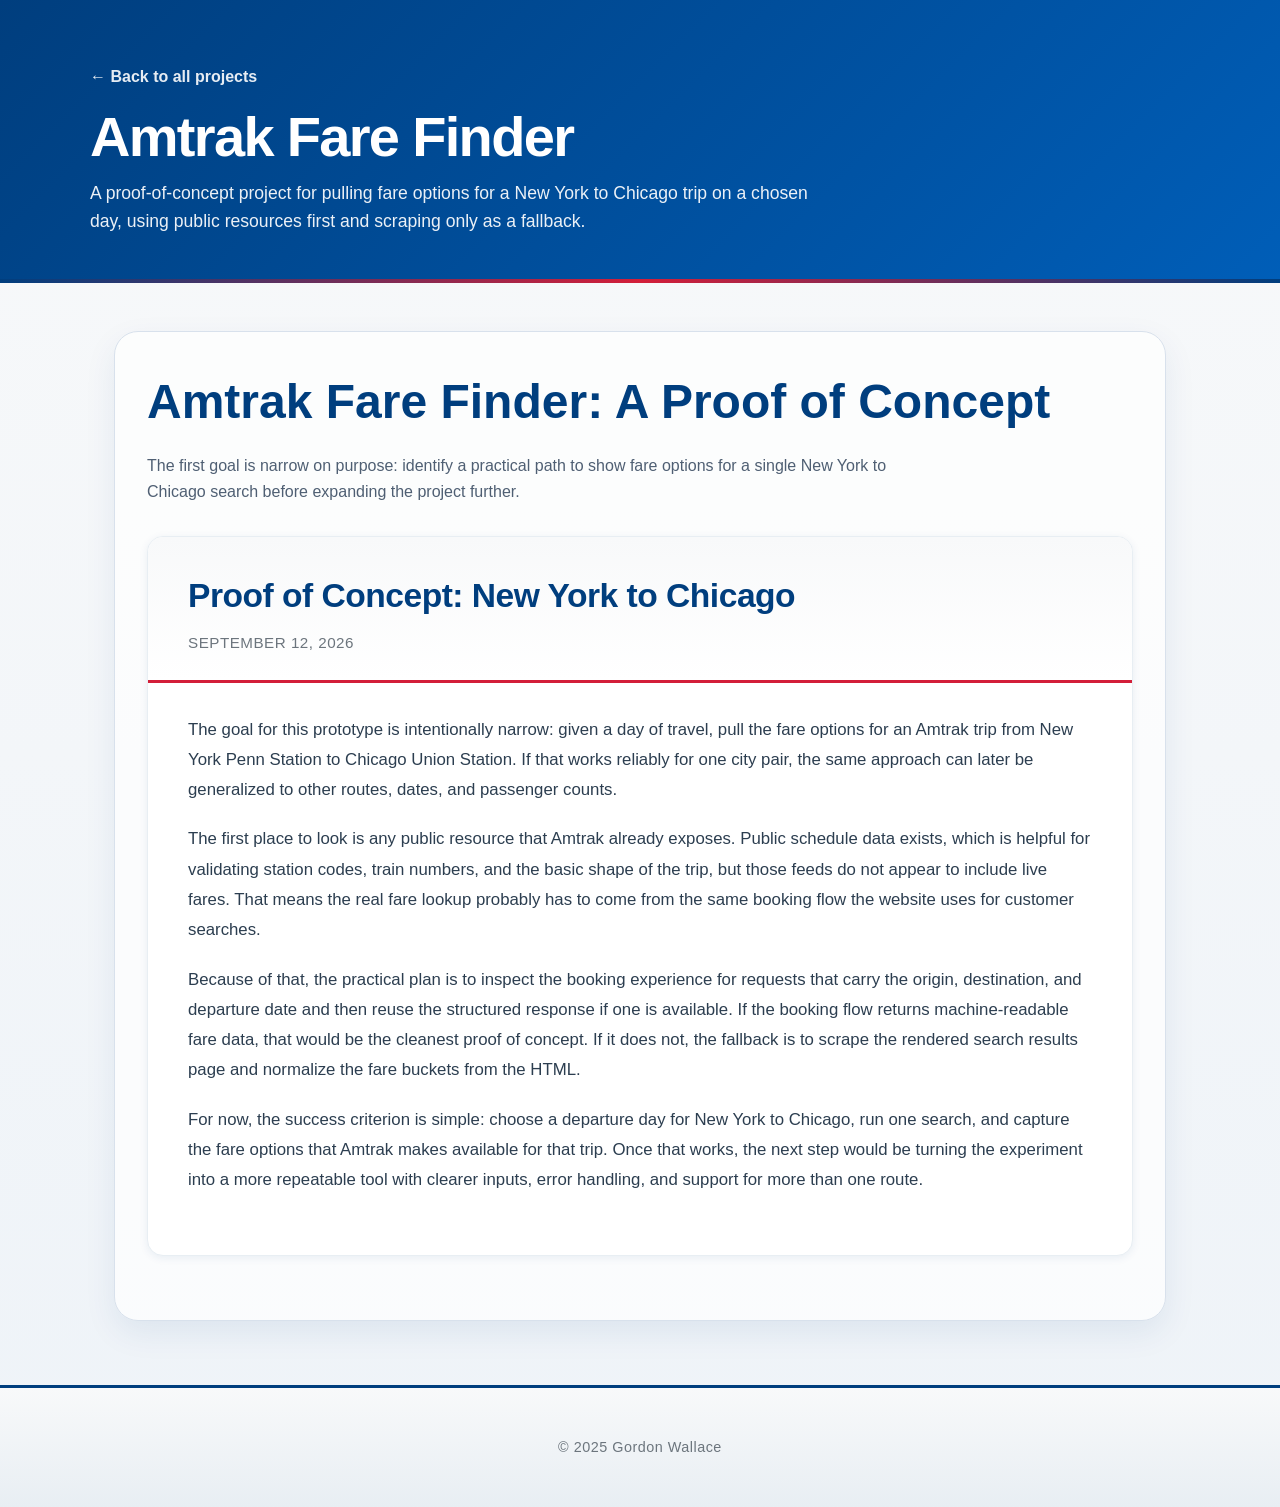
==== projects/amtrak-fare-finder.html @ 1f16896b "Add Amtrak fare finder project Co-authored-by: GordonWallace <20741521+GordonWallace@users.noreply.g" ====
<!DOCTYPE html>
<html lang="en">
<head>
    <meta charset="UTF-8">
    <meta name="viewport" content="width=device-width, initial-scale=1.0">
    <title>Amtrak Fare Finder | Gordon Wallace</title>
    <style>
        * {
            margin: 0;
            padding: 0;
            box-sizing: border-box;
        }

        body {
            font-family: 'Helvetica Neue', 'Arial', sans-serif;
            line-height: 1.6;
            color: #1a1a1a;
            background: linear-gradient(180deg, #f8f9fa 0%, #eef3f8 100%);
        }

        a {
            color: inherit;
            text-decoration: none;
        }

        header {
            background: linear-gradient(135deg, #003e7e 0%, #005eb8 100%);
            color: white;
            padding: 4rem 1.5rem 3rem;
            position: relative;
            overflow: hidden;
        }

        header::after {
            content: '';
            position: absolute;
            bottom: 0;
            left: 0;
            right: 0;
            height: 4px;
            background: linear-gradient(90deg, #003e7e 0%, #d31e39 50%, #003e7e 100%);
        }

        .hero {
            max-width: 1100px;
            margin: 0 auto;
        }

        .back-link {
            display: inline-block;
            margin-bottom: 1rem;
            font-weight: 600;
            color: rgba(255, 255, 255, 0.9);
        }

        .back-link:hover {
            color: #fff;
        }

        .back-link:focus-visible {
            outline: 2px solid #fff;
            outline-offset: 4px;
            border-radius: 4px;
        }

        header h1 {
            font-size: clamp(2.2rem, 5vw, 3.5rem);
            line-height: 1.1;
            margin-bottom: 0.75rem;
            font-weight: 700;
            letter-spacing: -0.03em;
        }

        header p {
            font-size: 1.1rem;
            max-width: 740px;
            color: rgba(255, 255, 255, 0.92);
        }

        main {
            max-width: 1100px;
            margin: 0 auto;
            padding: 3rem 1.5rem 4rem;
        }

        .project-detail {
            background: rgba(255, 255, 255, 0.72);
            border: 1px solid #d8e1ec;
            border-radius: 24px;
            padding: 2rem;
            box-shadow: 0 12px 32px rgba(0, 62, 126, 0.08);
        }

        .project-detail-header {
            margin-bottom: 2rem;
        }

        .project-detail-header h2 {
            font-size: clamp(2rem, 4vw, 3rem);
            color: #003e7e;
            margin-bottom: 0.75rem;
        }

        .project-detail-header p {
            max-width: 760px;
            color: #4f5f73;
        }

        .post {
            background: white;
            margin-bottom: 2rem;
            border-radius: 16px;
            overflow: hidden;
            box-shadow: 0 2px 8px rgba(0, 62, 126, 0.08);
            border: 1px solid #e8eef3;
            transition: all 0.3s ease;
        }

        .post:hover {
            transform: translateY(-3px);
            box-shadow: 0 8px 24px rgba(0, 62, 126, 0.15);
            border-color: #005eb8;
        }

        .post-header {
            padding: 2rem 2.5rem 1.5rem;
            background: linear-gradient(180deg, #f8f9fa 0%, #ffffff 100%);
            border-bottom: 3px solid #d31e39;
        }

        .post-title {
            font-size: 2.1rem;
            color: #003e7e;
            margin-bottom: 0.5rem;
            font-weight: 700;
            letter-spacing: -0.5px;
        }

        .post-date {
            color: #6c757d;
            font-size: 0.95rem;
            font-weight: 500;
            text-transform: uppercase;
            letter-spacing: 0.5px;
        }

        .post-images {
            display: grid;
            grid-template-columns: repeat(auto-fill, minmax(220px, 1fr));
            gap: 1rem;
            padding: 1.5rem 2.5rem;
            background-color: #fafbfc;
        }

        .image-container {
            display: flex;
            flex-direction: column;
            background: white;
            border-radius: 8px;
            overflow: hidden;
            box-shadow: 0 2px 6px rgba(0, 62, 126, 0.1);
            transition: all 0.3s ease;
        }

        .image-container:hover {
            box-shadow: 0 4px 12px rgba(0, 62, 126, 0.2);
            transform: translateY(-2px);
        }

        .post-image {
            width: 100%;
            height: 200px;
            object-fit: cover;
            transition: transform 0.3s ease;
        }

        .image-container:hover .post-image {
            transform: scale(1.03);
        }

        .image-caption {
            font-size: 0.85rem;
            color: #495057;
            padding: 0.6rem 0.8rem;
            text-align: center;
            line-height: 1.4;
            background-color: #f8f9fa;
            border-top: 2px solid #e8eef3;
        }

        .post-content {
            padding: 2rem 2.5rem 2.5rem;
            font-size: 1.05rem;
            color: #2c3e50;
            line-height: 1.8;
        }

        .post-content p {
            margin-bottom: 1.2rem;
        }

        footer {
            text-align: center;
            padding: 3rem 2rem;
            color: #6c757d;
            font-size: 0.9rem;
            background: linear-gradient(180deg, #f8f9fa 0%, #e8eef3 100%);
            border-top: 3px solid #003e7e;
        }

        footer p {
            font-weight: 500;
            letter-spacing: 0.5px;
        }

        @media (max-width: 768px) {
            header {
                padding: 3rem 1.25rem 2.5rem;
            }

            header p {
                font-size: 1rem;
            }

            main {
                padding: 2.5rem 1rem 3rem;
            }

            .project-detail {
                padding: 1.25rem;
            }

            .post-title {
                font-size: 1.6rem;
            }

            .post-header {
                padding: 1.5rem 1.5rem 1rem;
            }

            .post-images {
                grid-template-columns: 1fr;
                padding: 1rem 1.5rem;
            }

            .post-content {
                padding: 1.5rem;
            }
        }
    </style>
</head>
<body>
    <header>
        <div class="hero">
            <a class="back-link" href="../index.html" aria-label="Back to all projects on the landing page">&larr; Back to all projects</a>
            <h1>Amtrak Fare Finder</h1>
            <p>
                A proof-of-concept project for pulling fare options for a New York to Chicago trip on a chosen day, using public resources first and scraping only as a fallback.
            </p>
        </div>
    </header>

    <main>
        <section class="project-detail" id="amtrak-fare-finder">
            <div class="project-detail-header">
                <h2>Amtrak Fare Finder: A Proof of Concept</h2>
                <p>
                    The first goal is narrow on purpose: identify a practical path to show fare options for a single New York to Chicago search before expanding the project further.
                </p>
            </div>
            <div id="posts-container"></div>
        </section>
    </main>

    <footer>
        <p>&copy; 2025 Gordon Wallace</p>
    </footer>

    <script>
        const PROJECT_ID = 'amtrak-fare-finder';
        const POSTS_SCHEMA_DESCRIPTION = 'Posts for this page must include "project", "title", "date", and "textFile" string fields.';
        const MONTH_INDEX = {
            january: 0,
            february: 1,
            march: 2,
            april: 3,
            may: 4,
            june: 5,
            july: 6,
            august: 7,
            september: 8,
            october: 9,
            november: 10,
            december: 11
        };

        function resolveSafeProjectAssetPath(rawPath, allowedBaseDirectory) {
            const normalizedInput = typeof rawPath === 'string' ? rawPath : '';
            if (!normalizedInput || normalizedInput.includes('\\') || normalizedInput.startsWith('/')) {
                throw new Error(`Invalid path: ${rawPath}`);
            }
            const rawSegments = normalizedInput.split('/').map((segment) => {
                try {
                    return decodeURIComponent(segment);
                } catch (error) {
                    throw new Error(`Invalid path encoding: ${rawPath}`);
                }
            });
            if (rawSegments.some((segment) => segment === '.' || segment === '..')) {
                throw new Error(`Path traversal segment is not allowed: ${rawPath}`);
            }

            const normalizedPath = new URL(normalizedInput, 'https://example.local/').pathname.replace(/^\/+/, '');
            if (!normalizedPath.startsWith(`${allowedBaseDirectory}/`)) {
                throw new Error(`Path escapes ${allowedBaseDirectory}: ${rawPath}`);
            }

            return `../${normalizedPath}`;
        }

        function buildPost(post, textContent) {
            const article = document.createElement('article');
            article.className = 'post';

            const header = document.createElement('div');
            header.className = 'post-header';

            const title = document.createElement('h3');
            title.className = 'post-title';
            title.textContent = post.title;

            const date = document.createElement('p');
            date.className = 'post-date';
            date.textContent = post.date;

            header.appendChild(title);
            header.appendChild(date);
            article.appendChild(header);

            if (post.images && post.images.length > 0) {
                const imagesContainer = document.createElement('div');
                imagesContainer.className = 'post-images';

                for (const image of post.images) {
                    if (!image || typeof image !== 'object' || typeof image.src !== 'string') {
                        console.error(`Skipping malformed image entry for ${post.id}.`);
                        continue;
                    }

                    let safeImagePath = '';
                    try {
                        safeImagePath = resolveSafeProjectAssetPath(image.src, 'images');
                    } catch (error) {
                        console.error(`Skipping invalid image path for ${post.id}:`, error);
                        continue;
                    }

                    const imageContainer = document.createElement('div');
                    imageContainer.className = 'image-container';

                    const img = document.createElement('img');
                    img.src = safeImagePath;
                    img.className = 'post-image';
                    const imageCaption = typeof image.caption === 'string' ? image.caption.trim() : '';
                    img.alt = imageCaption || `${post.title} photo`;
                    img.loading = 'lazy';

                    imageContainer.appendChild(img);
                    if (imageCaption) {
                        const caption = document.createElement('p');
                        caption.className = 'image-caption';
                        caption.textContent = imageCaption;
                        imageContainer.appendChild(caption);
                    }
                    imagesContainer.appendChild(imageContainer);
                }

                if (imagesContainer.childElementCount > 0) {
                    article.appendChild(imagesContainer);
                }
            }

            const content = document.createElement('div');
            content.className = 'post-content';

            const normalizedText = String(textContent ?? '');
            const paragraphs = normalizedText.trim().split(/\n\n+/).filter((paragraph) => paragraph.trim());
            if (paragraphs.length === 0) {
                const emptyMessage = document.createElement('p');
                emptyMessage.textContent = 'No project notes were included for this entry.';
                content.appendChild(emptyMessage);
            } else {
                for (const paragraphText of paragraphs) {
                    const paragraph = document.createElement('p');
                    paragraph.textContent = paragraphText.trim();
                    content.appendChild(paragraph);
                }
            }

            article.appendChild(content);
            return article;
        }

        async function fetchTextForPost(post) {
            if (!post || typeof post.textFile !== 'string') {
                throw new Error(`Invalid post metadata for ${post && post.id ? post.id : 'unknown'}: missing textFile`);
            }
            const textFilePath = resolveSafeProjectAssetPath(post.textFile, 'post-text');
            const textResponse = await fetch(textFilePath);
            if (!textResponse.ok) {
                throw new Error(`Failed to load ${post.textFile}: ${textResponse.status}`);
            }
            return textResponse.text();
        }

        function parseMonthDayYear(monthName, dayString, yearString) {
            const monthKey = String(monthName || '').toLowerCase();
            const month = MONTH_INDEX[monthKey];
            const day = Number.parseInt(dayString, 10);
            const year = Number.parseInt(yearString, 10);

            if (!Number.isInteger(month) || Number.isNaN(day) || Number.isNaN(year)) {
                return Number.NEGATIVE_INFINITY;
            }
            const timestamp = Date.UTC(year, month, day);
            const parsedDate = new Date(timestamp);
            if (
                parsedDate.getUTCFullYear() !== year
                || parsedDate.getUTCMonth() !== month
                || parsedDate.getUTCDate() !== day
            ) {
                return Number.NEGATIVE_INFINITY;
            }
            return timestamp;
        }

        async function mapWithConcurrency(items, limit, mapper) {
            if (!Array.isArray(items) || items.length === 0) {
                return [];
            }
            if (!Number.isInteger(limit) || limit < 1) {
                throw new Error('Concurrency limit must be a positive integer.');
            }

            const results = new Array(items.length);
            let nextIndex = 0;

            async function worker() {
                while (nextIndex < items.length) {
                    const currentIndex = nextIndex;
                    nextIndex += 1;

                    try {
                        results[currentIndex] = { status: 'fulfilled', value: await mapper(items[currentIndex]) };
                    } catch (error) {
                        results[currentIndex] = { status: 'rejected', reason: error };
                    }
                }
            }

            const workerCount = Math.min(limit, items.length);
            await Promise.all(Array.from({ length: workerCount }, () => worker()));
            return results;
        }

        function getSortableTimestamp(post) {
            if (!post || typeof post.date !== 'string') {
                return Number.NEGATIVE_INFINITY;
            }
            const sameMonthRangeMatch = post.date.match(/^([A-Za-z]+)\s+(\d+)-(\d+),\s*(\d{4})$/);
            const crossMonthRangeMatch = post.date.match(/^([A-Za-z]+)\s+(\d+)-([A-Za-z]+)\s+(\d+),\s*(\d{4})(?:\/(\d{4}))?$/);
            if (sameMonthRangeMatch) {
                return parseMonthDayYear(sameMonthRangeMatch[1], sameMonthRangeMatch[3], sameMonthRangeMatch[4]);
            }

            if (crossMonthRangeMatch) {
                const startMonthIndex = MONTH_INDEX[String(crossMonthRangeMatch[1]).toLowerCase()];
                const endMonthIndex = MONTH_INDEX[String(crossMonthRangeMatch[3]).toLowerCase()];
                const startYear = Number.parseInt(crossMonthRangeMatch[5], 10);
                const explicitEndYear = crossMonthRangeMatch[6] ? Number.parseInt(crossMonthRangeMatch[6], 10) : null;
                const derivedEndYear = explicitEndYear
                    || (Number.isInteger(startMonthIndex) && Number.isInteger(endMonthIndex) && endMonthIndex < startMonthIndex
                        ? startYear + 1
                        : startYear);
                return parseMonthDayYear(crossMonthRangeMatch[3], crossMonthRangeMatch[4], String(derivedEndYear));
            }

            const singleDateMatch = post.date.match(/^([A-Za-z]+)\s+(\d+),\s*(\d{4})$/);
            if (singleDateMatch) {
                return parseMonthDayYear(singleDateMatch[1], singleDateMatch[2], singleDateMatch[3]);
            }

            return Number.NEGATIVE_INFINITY;
        }

        async function loadPosts() {
            try {
                const response = await fetch('../posts.json');
                if (!response.ok) {
                    throw new Error(`Failed to load posts.json: ${response.status}`);
                }

                const rawPosts = await response.json();
                if (!Array.isArray(rawPosts)) {
                    throw new Error('Invalid posts.json format: expected an array of posts.');
                }
                if (rawPosts.some((post) => !post || typeof post.project !== 'string' || typeof post.title !== 'string' || typeof post.date !== 'string' || typeof post.textFile !== 'string')) {
                    throw new Error(`Invalid posts.json format: ${POSTS_SCHEMA_DESCRIPTION}`);
                }

                const posts = rawPosts
                    .filter((post) => post && post.project === PROJECT_ID);
                if (posts.some((post) => getSortableTimestamp(post) === Number.NEGATIVE_INFINITY)) {
                    throw new Error('Invalid posts.json format: unsupported date format.');
                }
                posts.sort((a, b) => getSortableTimestamp(b) - getSortableTimestamp(a));
                const container = document.getElementById('posts-container');
                if (!container) {
                    throw new Error('Missing posts container element.');
                }
                container.setAttribute('aria-busy', 'true');
                if (posts.length === 0) {
                    const emptyMessage = document.createElement('p');
                    emptyMessage.style.textAlign = 'center';
                    emptyMessage.textContent = 'No entries are available for this project yet.';
                    container.appendChild(emptyMessage);
                    container.setAttribute('aria-busy', 'false');
                    return;
                }
                const placeholders = posts.map(() => {
                    const placeholder = document.createElement('div');
                    placeholder.className = 'post';
                    placeholder.setAttribute('role', 'status');
                    placeholder.setAttribute('aria-live', 'polite');
                    placeholder.style.padding = '2rem';
                    placeholder.style.textAlign = 'center';
                    placeholder.style.color = '#4f5f73';
                    placeholder.textContent = 'Loading entry...';
                    container.appendChild(placeholder);
                    return placeholder;
                });
                const textResults = await mapWithConcurrency(posts, 4, fetchTextForPost);

                for (let index = 0; index < posts.length; index += 1) {
                    const post = posts[index];
                    const result = textResults[index];
                    if (result.status === 'fulfilled') {
                        container.replaceChild(buildPost(post, result.value), placeholders[index]);
                    } else {
                        const postError = result.reason;
                        console.error(`Error loading post content for ${post.id}:`, postError);
                        const failedArticle = document.createElement('article');
                        failedArticle.className = 'post';
                        const postErrorMessage = document.createElement('p');
                        postErrorMessage.style.padding = '2rem';
                        postErrorMessage.style.textAlign = 'center';
                        postErrorMessage.style.color = '#d31e39';
                        postErrorMessage.setAttribute('role', 'alert');
                        postErrorMessage.textContent = `Unable to load "${post.title}" right now.`;
                        failedArticle.appendChild(postErrorMessage);
                        container.replaceChild(failedArticle, placeholders[index]);
                    }
                }
                container.setAttribute('aria-busy', 'false');
            } catch (error) {
                console.error('Error loading posts:', error);
                const container = document.getElementById('posts-container');
                if (!container) {
                    return;
                }
                container.setAttribute('aria-busy', 'false');
                container.textContent = '';

                const errorMessage = document.createElement('p');
                errorMessage.style.textAlign = 'center';
                errorMessage.style.color = '#d31e39';
                errorMessage.setAttribute('role', 'alert');
                errorMessage.textContent = 'Error loading posts. Please try again later.';
                container.appendChild(errorMessage);
            }
        }

        document.addEventListener('DOMContentLoaded', loadPosts);
    </script>
</body>
</html>
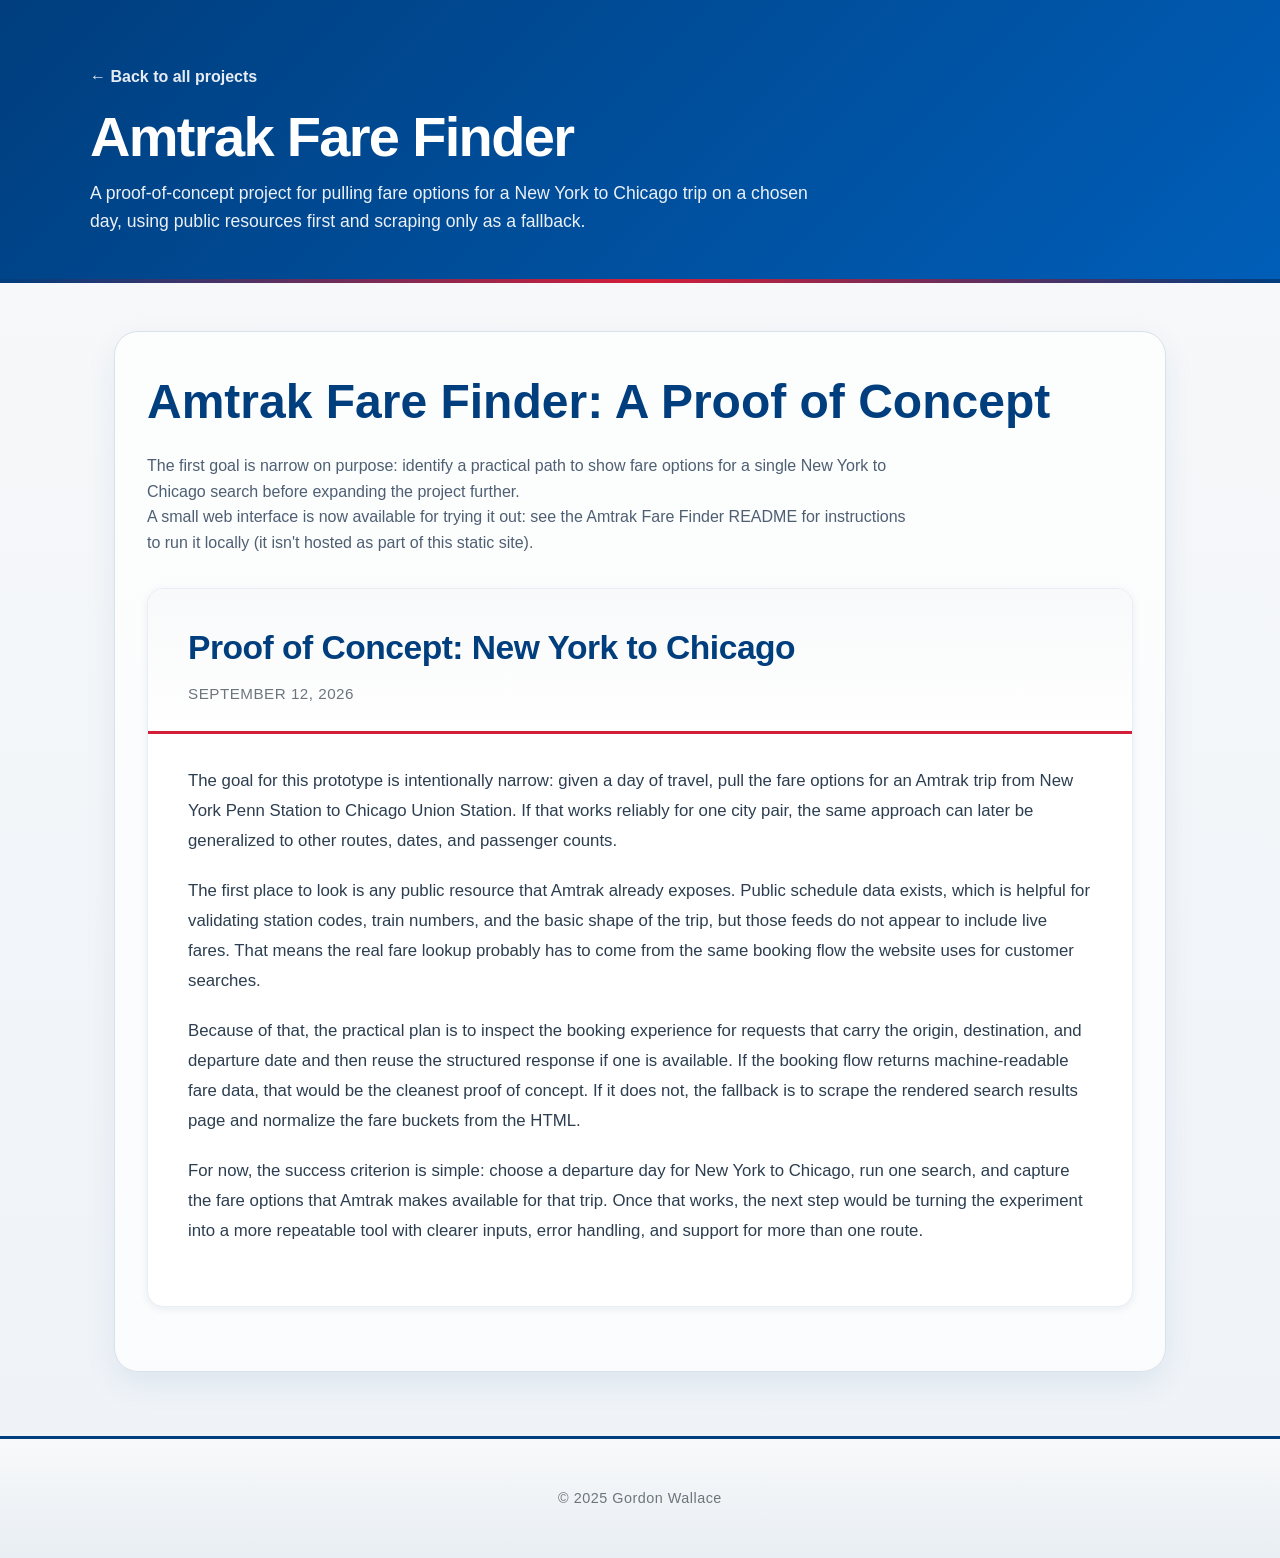
==== commit b8cb6b68: "Add web interface for Amtrak fare finder Co-authored-by: GordonWallace <20741521+GordonWallace@users" ====
--- a/projects/amtrak-fare-finder.html
+++ b/projects/amtrak-fare-finder.html
@@ -266,6 +266,11 @@
                 <h2>Amtrak Fare Finder: A Proof of Concept</h2>
                 <p>
                     The first goal is narrow on purpose: identify a practical path to show fare options for a single New York to Chicago search before expanding the project further.
+                </p>
+                <p>
+                    A small web interface is now available for trying it out: see the
+                    <a href="https://github.com/GordonWallace/my-website/tree/main/amtrak-fare-finder#web-interface">Amtrak Fare Finder README</a>
+                    for instructions to run it locally (it isn't hosted as part of this static site).
                 </p>
             </div>
             <div id="posts-container"></div>
@@ -580,7 +585,11 @@
             }
         }
 
-        document.addEventListener('DOMContentLoaded', loadPosts);
+        if (document.readyState === 'loading') {
+            document.addEventListener('DOMContentLoaded', loadPosts);
+        } else {
+            loadPosts();
+        }
     </script>
 </body>
 </html>
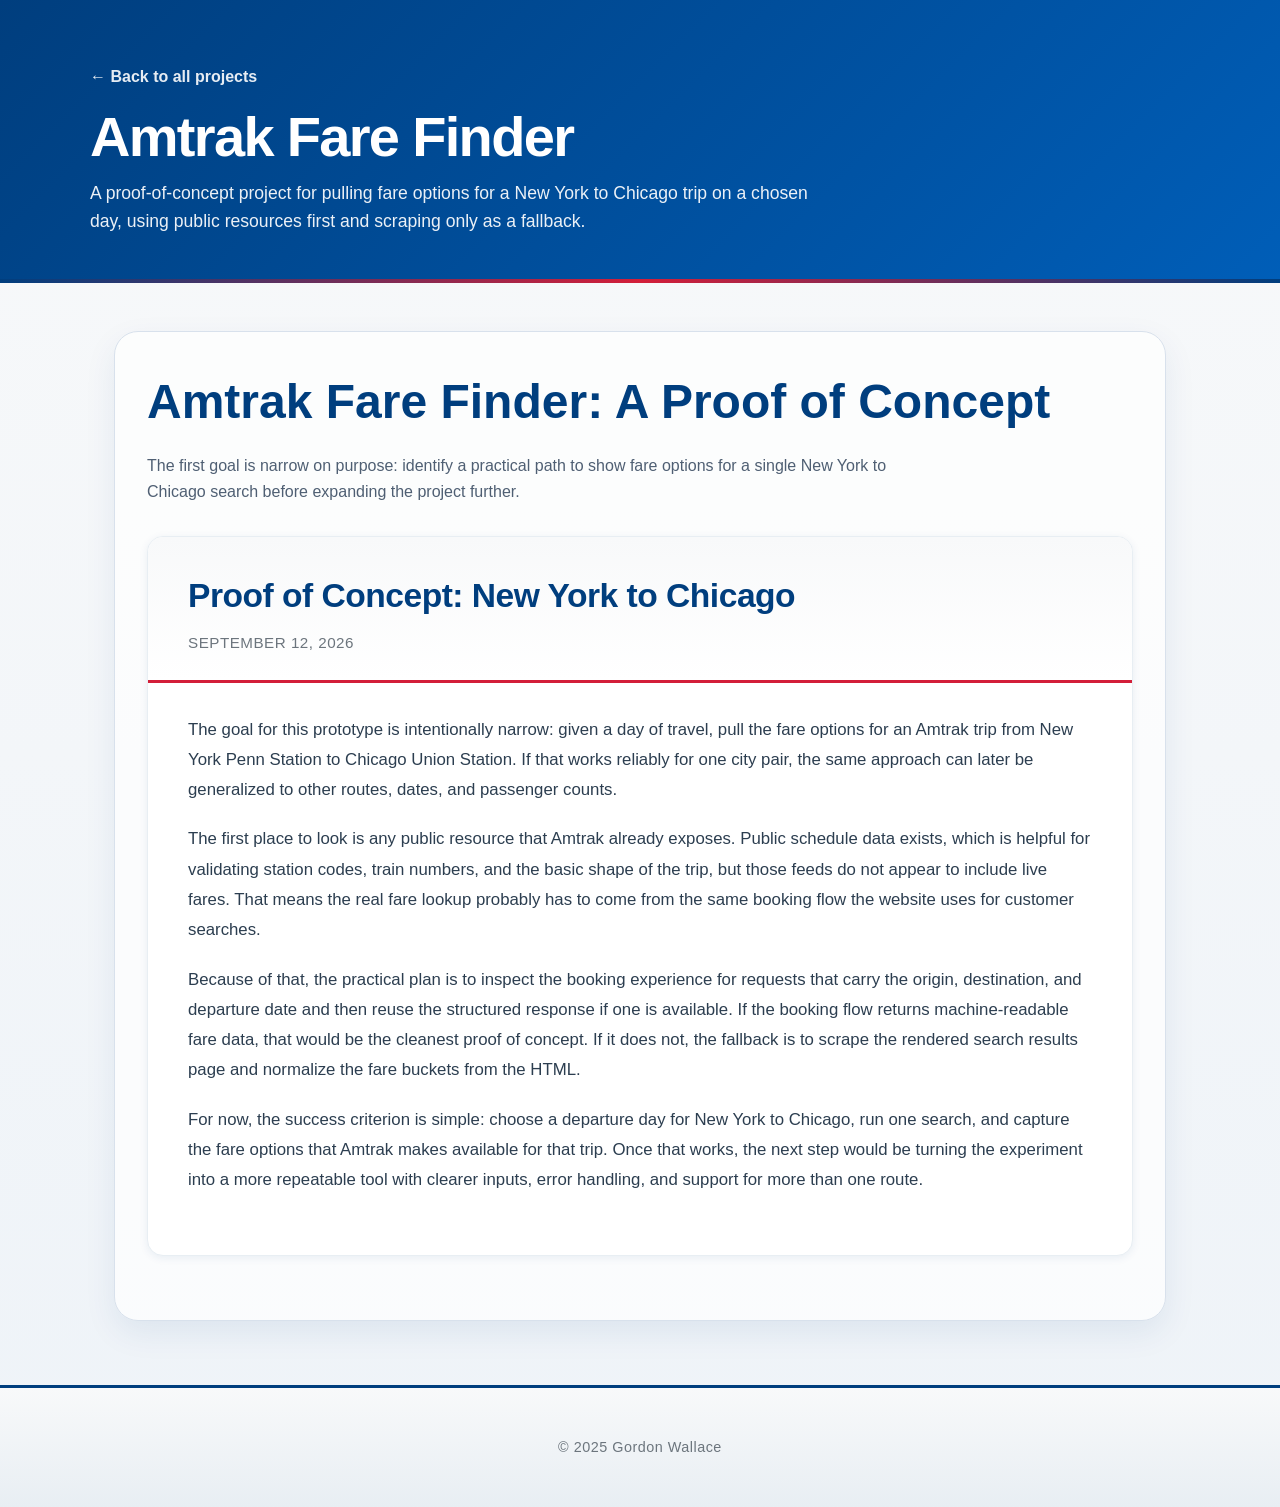
==== commit 7317defd: "Merge remote-tracking branch 'origin/main' into copilot/host-tool-on-website # Conflicts: #	index.ht" ====
--- a/projects/amtrak-fare-finder.html
+++ b/projects/amtrak-fare-finder.html
@@ -266,11 +266,6 @@
                 <h2>Amtrak Fare Finder: A Proof of Concept</h2>
                 <p>
                     The first goal is narrow on purpose: identify a practical path to show fare options for a single New York to Chicago search before expanding the project further.
-                </p>
-                <p>
-                    A small web interface is now available for trying it out: see the
-                    <a href="https://github.com/GordonWallace/my-website/tree/main/amtrak-fare-finder#web-interface">Amtrak Fare Finder README</a>
-                    for instructions to run it locally (it isn't hosted as part of this static site).
                 </p>
             </div>
             <div id="posts-container"></div>
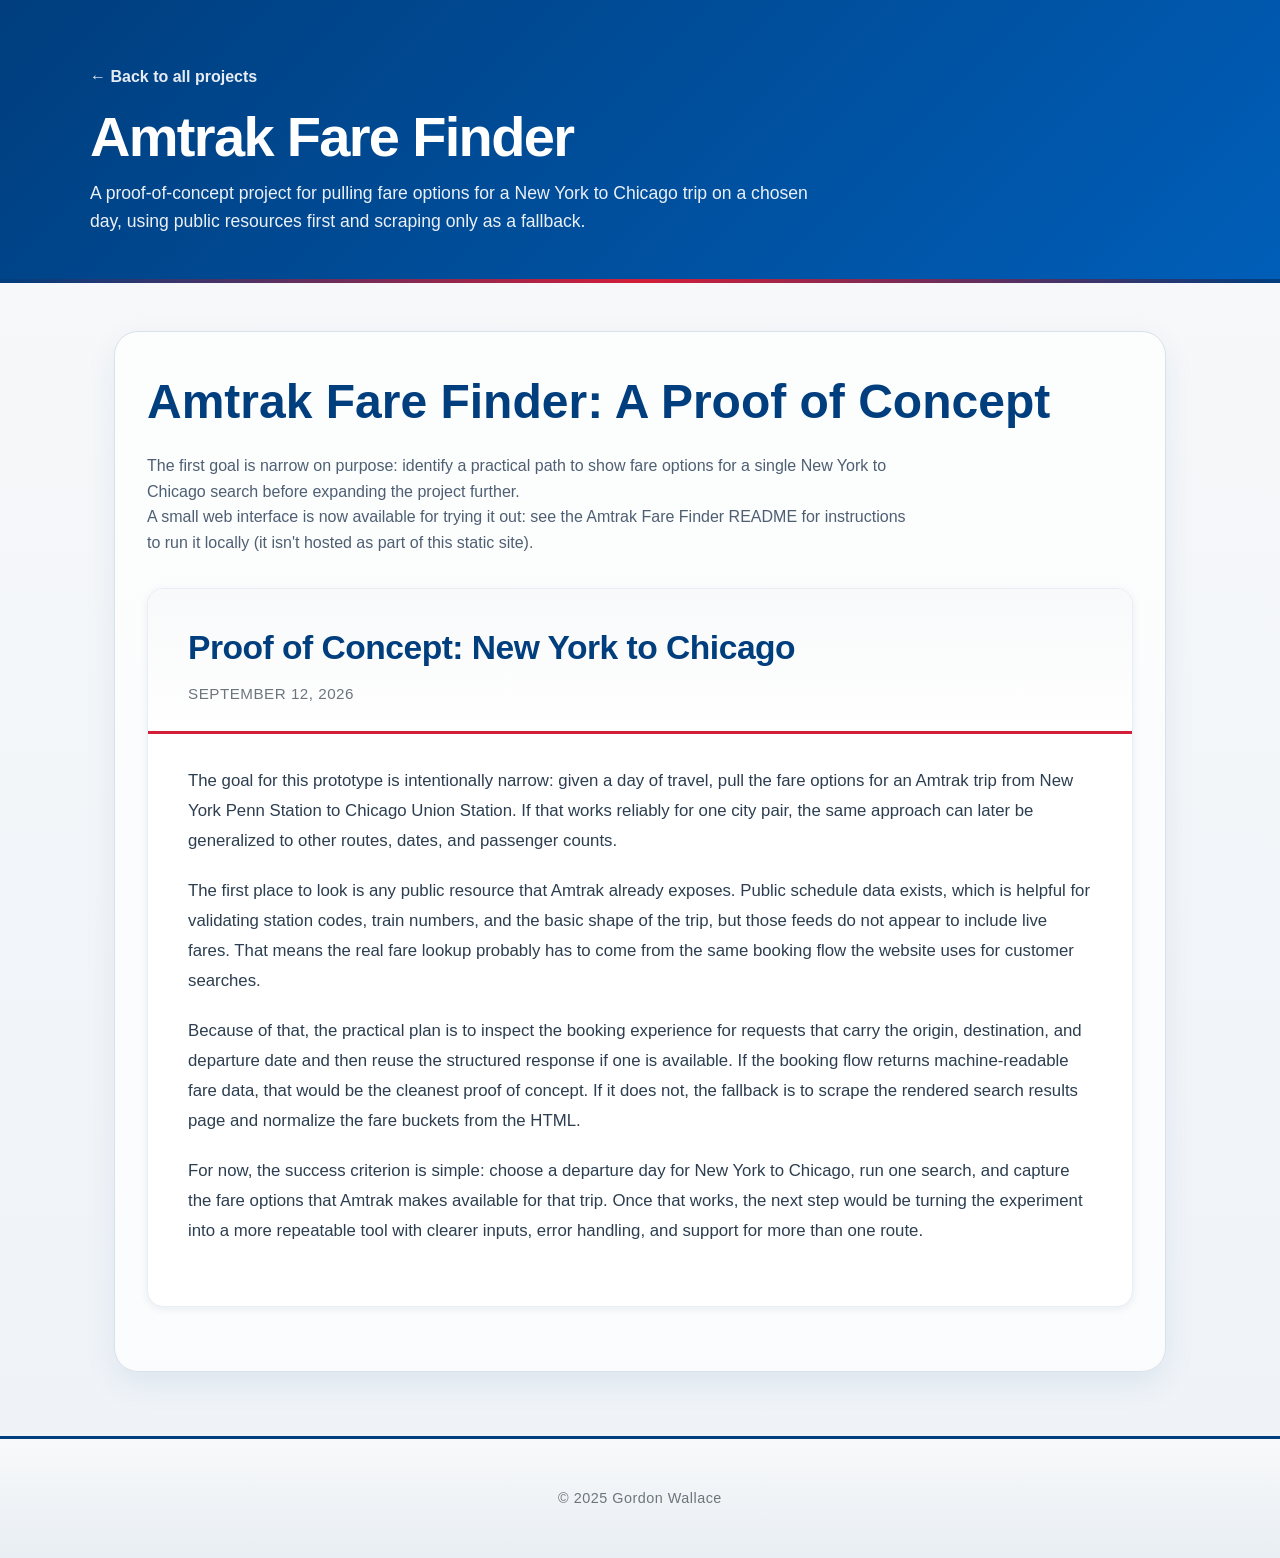
==== commit ccfe21b6: "Merge pull request #6 from GordonWallace/copilot/add-amtrak-fare-finder-interface Add web interface " ====
--- a/projects/amtrak-fare-finder.html
+++ b/projects/amtrak-fare-finder.html
@@ -266,6 +266,11 @@
                 <h2>Amtrak Fare Finder: A Proof of Concept</h2>
                 <p>
                     The first goal is narrow on purpose: identify a practical path to show fare options for a single New York to Chicago search before expanding the project further.
+                </p>
+                <p>
+                    A small web interface is now available for trying it out: see the
+                    <a href="https://github.com/GordonWallace/my-website/tree/main/amtrak-fare-finder#web-interface">Amtrak Fare Finder README</a>
+                    for instructions to run it locally (it isn't hosted as part of this static site).
                 </p>
             </div>
             <div id="posts-container"></div>
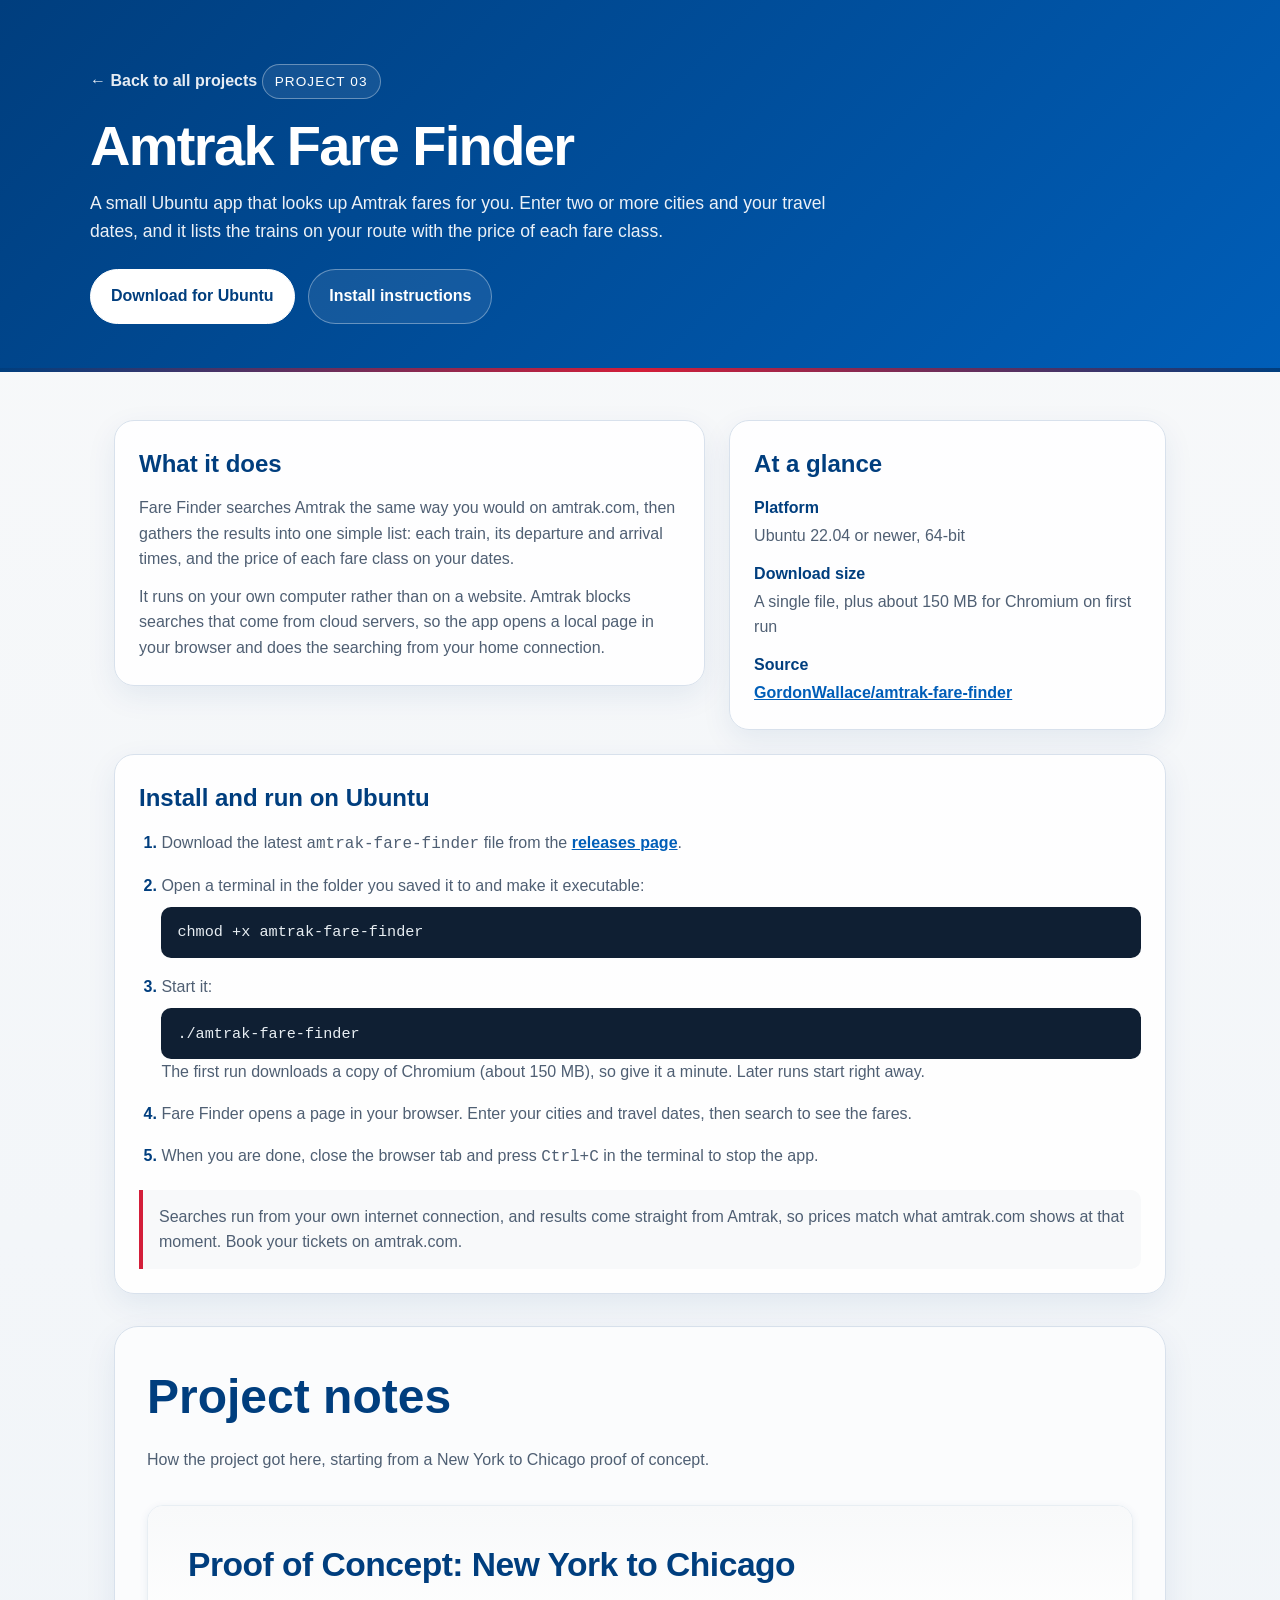
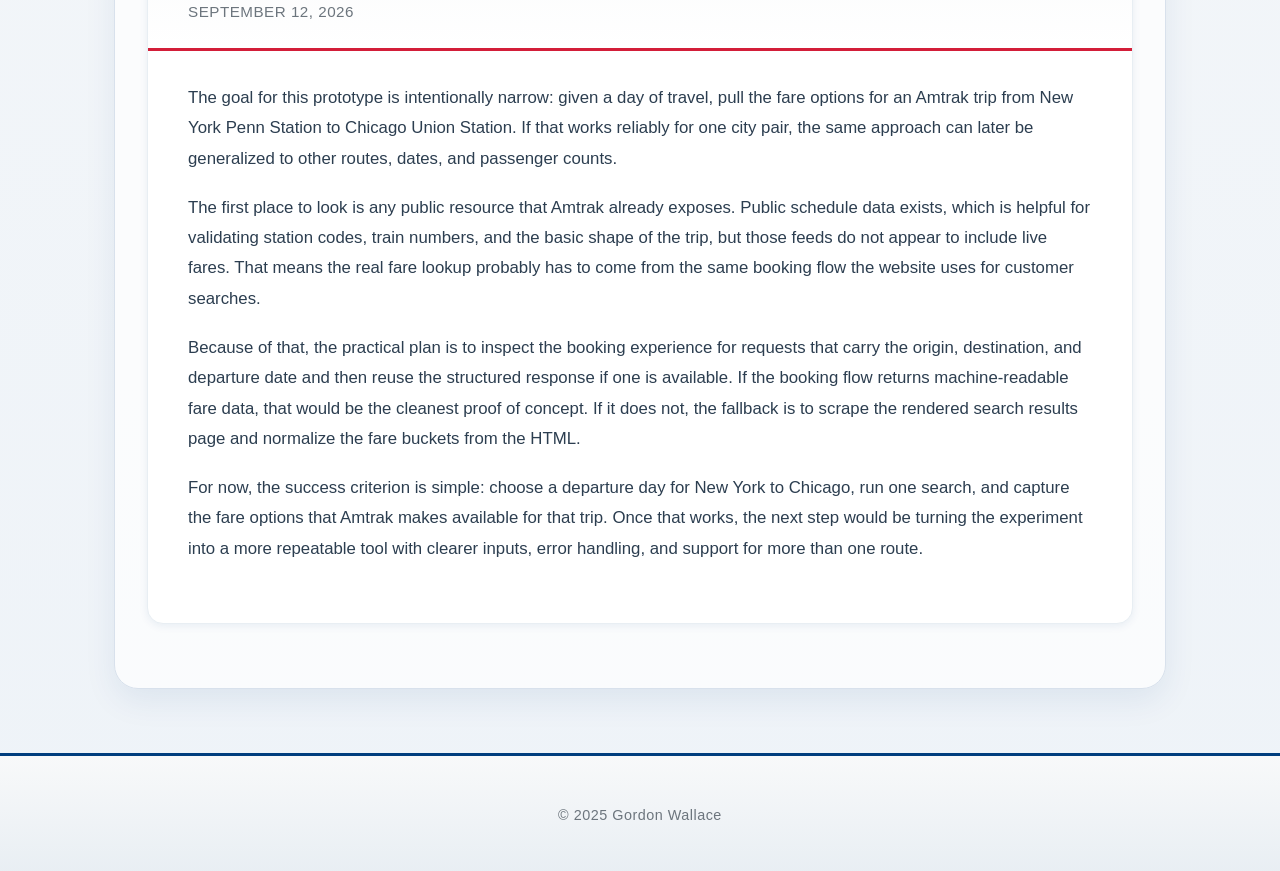
==== commit eeab609b: "Turn the Fare Finder page into a download page for the Ubuntu app Adds a description, Ubuntu install" ====
--- a/projects/amtrak-fare-finder.html
+++ b/projects/amtrak-fare-finder.html
@@ -77,6 +77,143 @@
             color: rgba(255, 255, 255, 0.92);
         }
 
+        .hero-eyebrow {
+            display: inline-block;
+            margin-bottom: 1rem;
+            padding: 0.35rem 0.75rem;
+            border: 1px solid rgba(255, 255, 255, 0.35);
+            border-radius: 999px;
+            font-size: 0.85rem;
+            letter-spacing: 0.08em;
+            text-transform: uppercase;
+            background: rgba(255, 255, 255, 0.08);
+        }
+
+        .hero-actions {
+            display: flex;
+            flex-wrap: wrap;
+            gap: 0.85rem;
+            margin-top: 1.5rem;
+        }
+
+        .button-link {
+            display: inline-flex;
+            align-items: center;
+            justify-content: center;
+            min-height: 46px;
+            padding: 0.85rem 1.25rem;
+            border-radius: 999px;
+            border: 1px solid rgba(255, 255, 255, 0.35);
+            background: rgba(255, 255, 255, 0.08);
+            color: #fff;
+            font: inherit;
+            font-weight: 700;
+            transition: transform 0.2s ease, box-shadow 0.2s ease, background-color 0.2s ease;
+        }
+
+        .button-link.primary {
+            background: #fff;
+            border-color: #fff;
+            color: #003e7e;
+        }
+
+        .button-link:hover {
+            transform: translateY(-1px);
+            box-shadow: 0 6px 18px rgba(0, 0, 0, 0.18);
+        }
+
+        .button-link:focus-visible {
+            outline: 2px solid #fff;
+            outline-offset: 3px;
+        }
+
+        .layout {
+            display: grid;
+            gap: 1.5rem;
+            margin-bottom: 2rem;
+        }
+
+        .intro-grid {
+            display: grid;
+            grid-template-columns: 1.15fr 0.85fr;
+            gap: 1.5rem;
+            align-items: start;
+        }
+
+        .panel {
+            background: rgba(255, 255, 255, 0.92);
+            border: 1px solid #d8e1ec;
+            border-radius: 20px;
+            box-shadow: 0 10px 30px rgba(0, 62, 126, 0.08);
+            padding: 1.5rem;
+        }
+
+        .panel h2 {
+            color: #003e7e;
+            margin-bottom: 0.75rem;
+        }
+
+        .panel p,
+        .meta-list,
+        .steps {
+            color: #4f5f73;
+        }
+
+        .panel p + p {
+            margin-top: 0.75rem;
+        }
+
+        .panel a {
+            color: #005eb8;
+            font-weight: 600;
+            text-decoration: underline;
+        }
+
+        .meta-list {
+            list-style: none;
+            display: grid;
+            gap: 0.75rem;
+        }
+
+        .meta-list strong {
+            display: block;
+            color: #003e7e;
+            margin-bottom: 0.15rem;
+        }
+
+        .steps {
+            display: grid;
+            gap: 1rem;
+            padding-left: 1.4rem;
+        }
+
+        .steps li::marker {
+            color: #003e7e;
+            font-weight: 700;
+        }
+
+        pre {
+            margin-top: 0.5rem;
+            padding: 0.85rem 1rem;
+            background: #0f1f33;
+            color: #e8eef3;
+            border-radius: 10px;
+            overflow-x: auto;
+            font-size: 0.95rem;
+        }
+
+        code {
+            font-family: 'SFMono-Regular', 'Menlo', 'Consolas', monospace;
+        }
+
+        .note {
+            margin-top: 1.25rem;
+            padding: 0.85rem 1rem;
+            border-left: 4px solid #d31e39;
+            background: #f8f9fa;
+            border-radius: 0 10px 10px 0;
+        }
+
         main {
             max-width: 1100px;
             margin: 0 auto;
@@ -213,6 +350,12 @@
             letter-spacing: 0.5px;
         }
 
+        @media (max-width: 900px) {
+            .intro-grid {
+                grid-template-columns: 1fr;
+            }
+        }
+
         @media (max-width: 768px) {
             header {
                 padding: 3rem 1.25rem 2.5rem;
@@ -253,24 +396,84 @@
     <header>
         <div class="hero">
             <a class="back-link" href="../index.html" aria-label="Back to all projects on the landing page">&larr; Back to all projects</a>
+            <span class="hero-eyebrow">Project 03</span>
             <h1>Amtrak Fare Finder</h1>
             <p>
-                A proof-of-concept project for pulling fare options for a New York to Chicago trip on a chosen day, using public resources first and scraping only as a fallback.
+                A small Ubuntu app that looks up Amtrak fares for you. Enter two or more cities and your travel dates, and it lists the trains on your route with the price of each fare class.
             </p>
+            <div class="hero-actions">
+                <a class="button-link primary" data-release-link href="https://github.com/GordonWallace/amtrak-fare-finder/releases/latest" target="_blank" rel="noreferrer">Download for Ubuntu</a>
+                <a class="button-link" href="#install">Install instructions</a>
+            </div>
         </div>
     </header>
 
     <main>
+        <div class="layout">
+            <div class="intro-grid">
+                <section class="panel">
+                    <h2>What it does</h2>
+                    <p>
+                        Fare Finder searches Amtrak the same way you would on amtrak.com, then gathers the results into one simple list: each train, its departure and arrival times, and the price of each fare class on your dates.
+                    </p>
+                    <p>
+                        It runs on your own computer rather than on a website. Amtrak blocks searches that come from cloud servers, so the app opens a local page in your browser and does the searching from your home connection.
+                    </p>
+                </section>
+
+                <aside class="panel">
+                    <h2>At a glance</h2>
+                    <ul class="meta-list">
+                        <li>
+                            <strong>Platform</strong>
+                            Ubuntu 22.04 or newer, 64-bit
+                        </li>
+                        <li>
+                            <strong>Download size</strong>
+                            A single file, plus about 150&nbsp;MB for Chromium on first run
+                        </li>
+                        <li>
+                            <strong>Source</strong>
+                            <a data-repo-link href="https://github.com/GordonWallace/amtrak-fare-finder" target="_blank" rel="noreferrer">GordonWallace/amtrak-fare-finder</a>
+                        </li>
+                    </ul>
+                </aside>
+            </div>
+
+            <section class="panel" id="install">
+                <h2>Install and run on Ubuntu</h2>
+                <ol class="steps">
+                    <li>
+                        Download the latest <code>amtrak-fare-finder</code> file from the
+                        <a data-release-link href="https://github.com/GordonWallace/amtrak-fare-finder/releases/latest" target="_blank" rel="noreferrer">releases page</a>.
+                    </li>
+                    <li>
+                        Open a terminal in the folder you saved it to and make it executable:
+                        <pre><code>chmod +x amtrak-fare-finder</code></pre>
+                    </li>
+                    <li>
+                        Start it:
+                        <pre><code>./amtrak-fare-finder</code></pre>
+                        The first run downloads a copy of Chromium (about 150&nbsp;MB), so give it a minute. Later runs start right away.
+                    </li>
+                    <li>
+                        Fare Finder opens a page in your browser. Enter your cities and travel dates, then search to see the fares.
+                    </li>
+                    <li>
+                        When you are done, close the browser tab and press <code>Ctrl+C</code> in the terminal to stop the app.
+                    </li>
+                </ol>
+                <p class="note">
+                    Searches run from your own internet connection, and results come straight from Amtrak, so prices match what amtrak.com shows at that moment. Book your tickets on amtrak.com.
+                </p>
+            </section>
+        </div>
+
         <section class="project-detail" id="amtrak-fare-finder">
             <div class="project-detail-header">
-                <h2>Amtrak Fare Finder: A Proof of Concept</h2>
+                <h2>Project notes</h2>
                 <p>
-                    The first goal is narrow on purpose: identify a practical path to show fare options for a single New York to Chicago search before expanding the project further.
-                </p>
-                <p>
-                    A small web interface is now available for trying it out: see the
-                    <a href="https://github.com/GordonWallace/my-website/tree/main/amtrak-fare-finder#web-interface">Amtrak Fare Finder README</a>
-                    for instructions to run it locally (it isn't hosted as part of this static site).
+                    How the project got here, starting from a New York to Chicago proof of concept.
                 </p>
             </div>
             <div id="posts-container"></div>
@@ -282,6 +485,17 @@
     </footer>
 
     <script>
+        // Change these when the app's repository moves; every download and source link on the page uses them.
+        const REPO_URL = 'https://github.com/GordonWallace/amtrak-fare-finder';
+        const RELEASE_URL = `${REPO_URL}/releases/latest`;
+
+        for (const link of document.querySelectorAll('[data-release-link]')) {
+            link.href = RELEASE_URL;
+        }
+        for (const link of document.querySelectorAll('[data-repo-link]')) {
+            link.href = REPO_URL;
+        }
+
         const PROJECT_ID = 'amtrak-fare-finder';
         const POSTS_SCHEMA_DESCRIPTION = 'Posts for this page must include "project", "title", "date", and "textFile" string fields.';
         const MONTH_INDEX = {
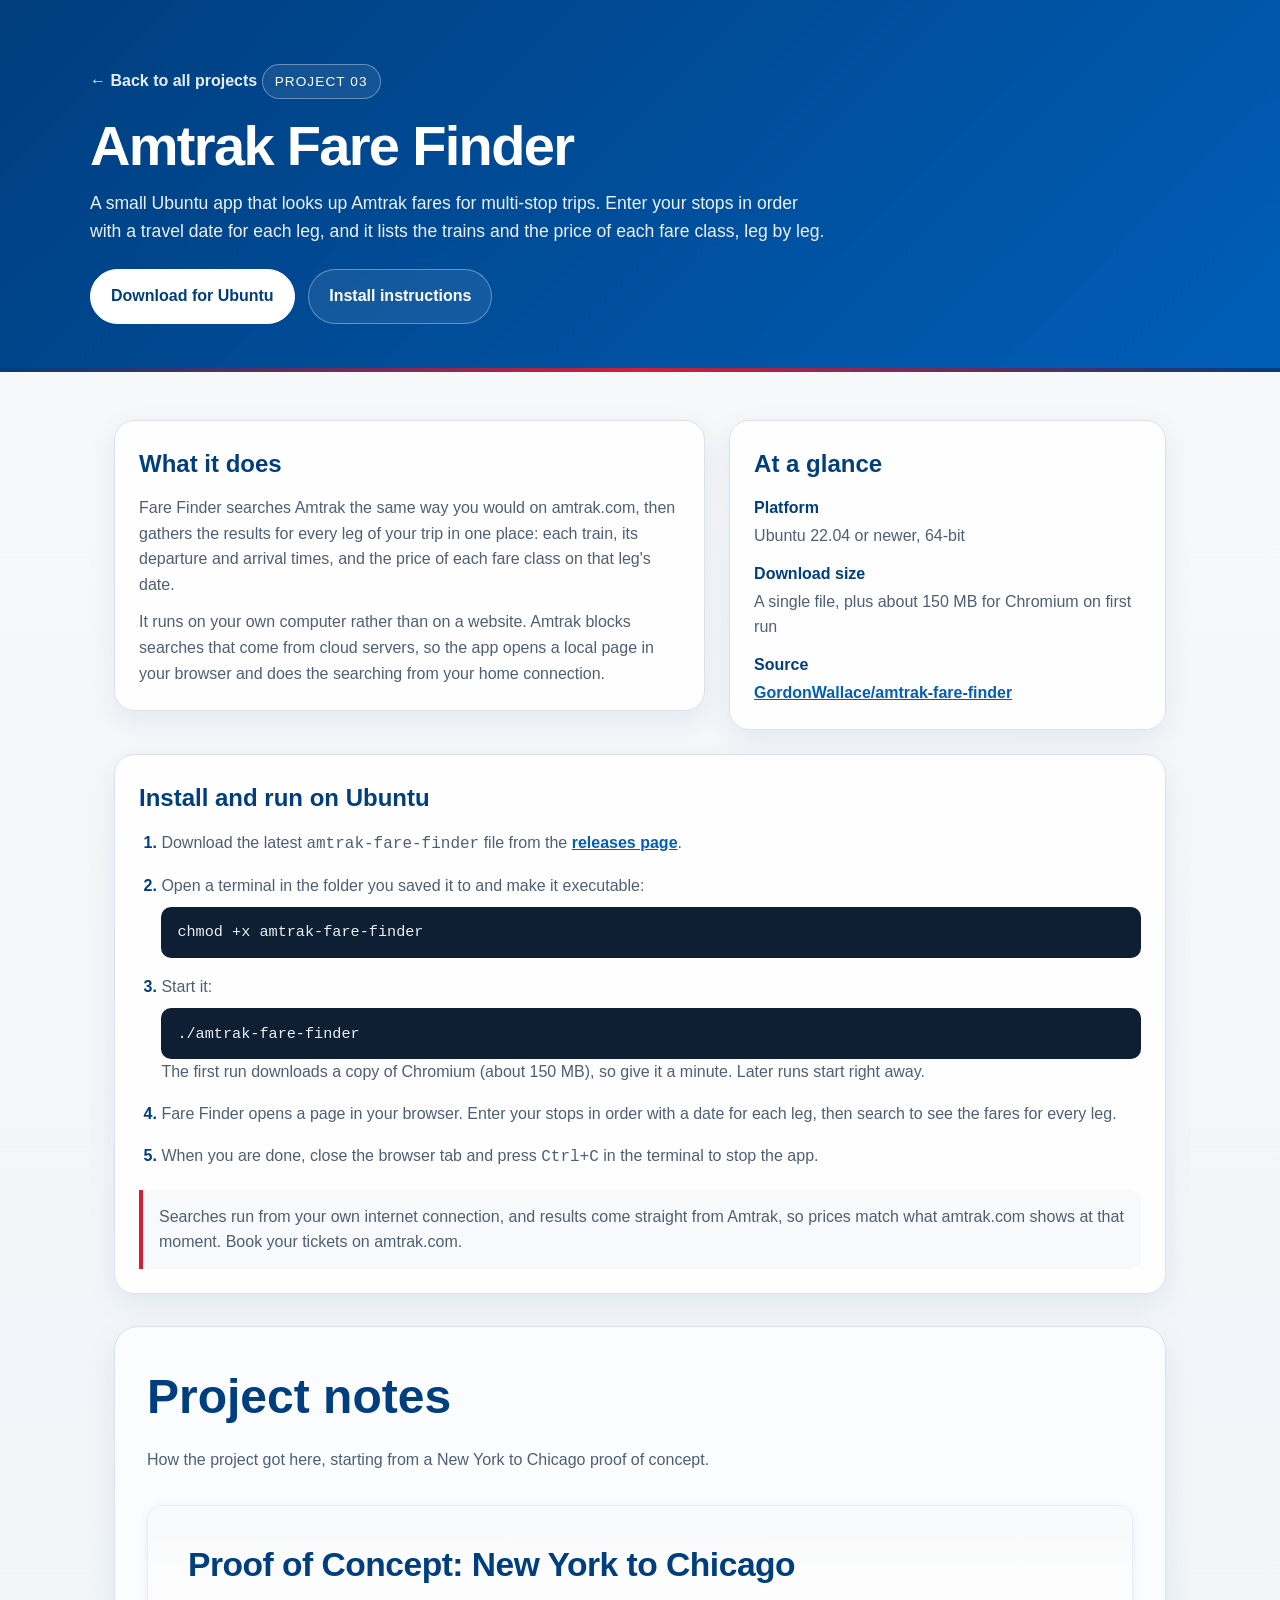
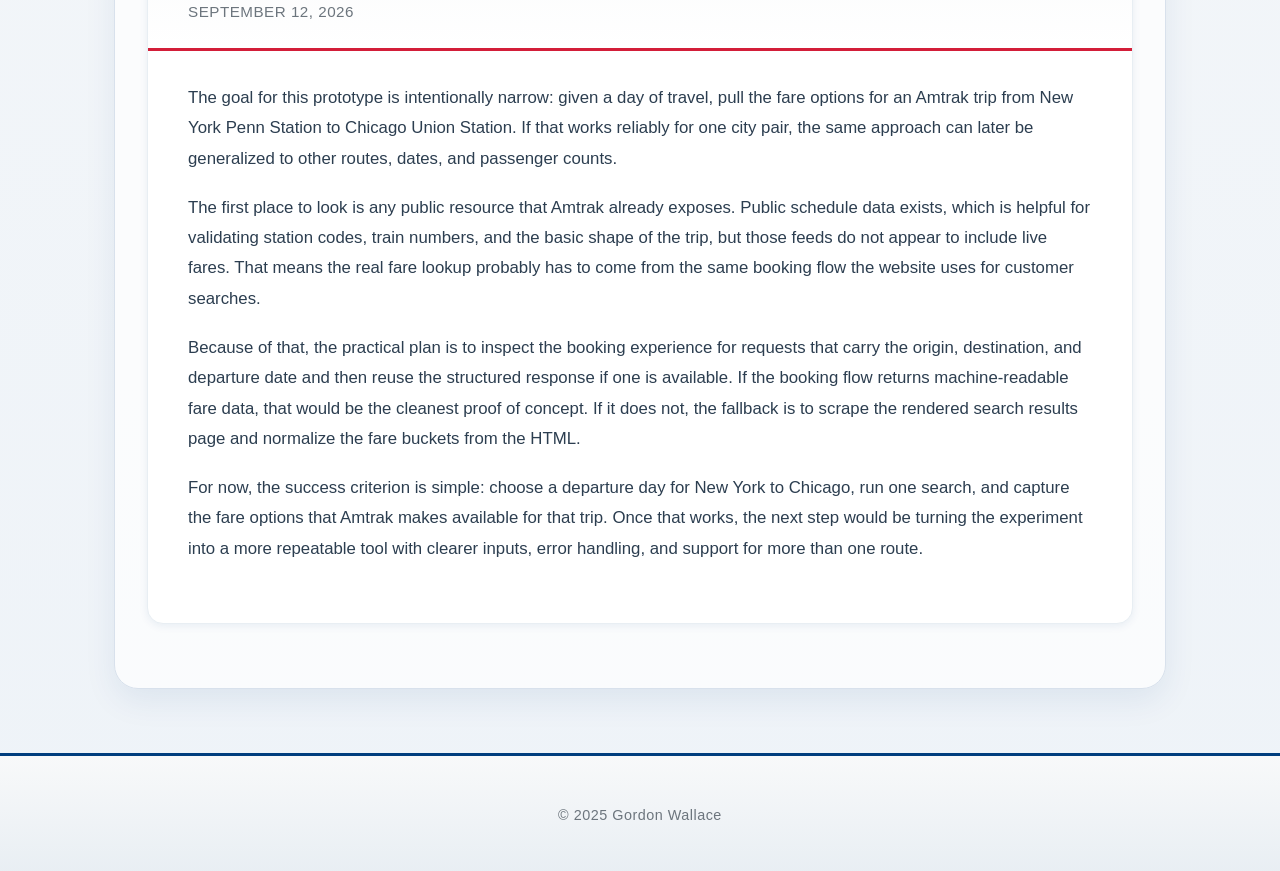
==== commit 44b5712b: "Describe Fare Finder as a multi-stop, leg-by-leg fare search Co-Authored-By: Claude Opus 5.5 (1M con" ====
--- a/projects/amtrak-fare-finder.html
+++ b/projects/amtrak-fare-finder.html
@@ -399,7 +399,7 @@
             <span class="hero-eyebrow">Project 03</span>
             <h1>Amtrak Fare Finder</h1>
             <p>
-                A small Ubuntu app that looks up Amtrak fares for you. Enter two or more cities and your travel dates, and it lists the trains on your route with the price of each fare class.
+                A small Ubuntu app that looks up Amtrak fares for multi-stop trips. Enter your stops in order with a travel date for each leg, and it lists the trains and the price of each fare class, leg by leg.
             </p>
             <div class="hero-actions">
                 <a class="button-link primary" data-release-link href="https://github.com/GordonWallace/amtrak-fare-finder/releases/latest" target="_blank" rel="noreferrer">Download for Ubuntu</a>
@@ -414,7 +414,7 @@
                 <section class="panel">
                     <h2>What it does</h2>
                     <p>
-                        Fare Finder searches Amtrak the same way you would on amtrak.com, then gathers the results into one simple list: each train, its departure and arrival times, and the price of each fare class on your dates.
+                        Fare Finder searches Amtrak the same way you would on amtrak.com, then gathers the results for every leg of your trip in one place: each train, its departure and arrival times, and the price of each fare class on that leg's date.
                     </p>
                     <p>
                         It runs on your own computer rather than on a website. Amtrak blocks searches that come from cloud servers, so the app opens a local page in your browser and does the searching from your home connection.
@@ -457,7 +457,7 @@
                         The first run downloads a copy of Chromium (about 150&nbsp;MB), so give it a minute. Later runs start right away.
                     </li>
                     <li>
-                        Fare Finder opens a page in your browser. Enter your cities and travel dates, then search to see the fares.
+                        Fare Finder opens a page in your browser. Enter your stops in order with a date for each leg, then search to see the fares for every leg.
                     </li>
                     <li>
                         When you are done, close the browser tab and press <code>Ctrl+C</code> in the terminal to stop the app.
